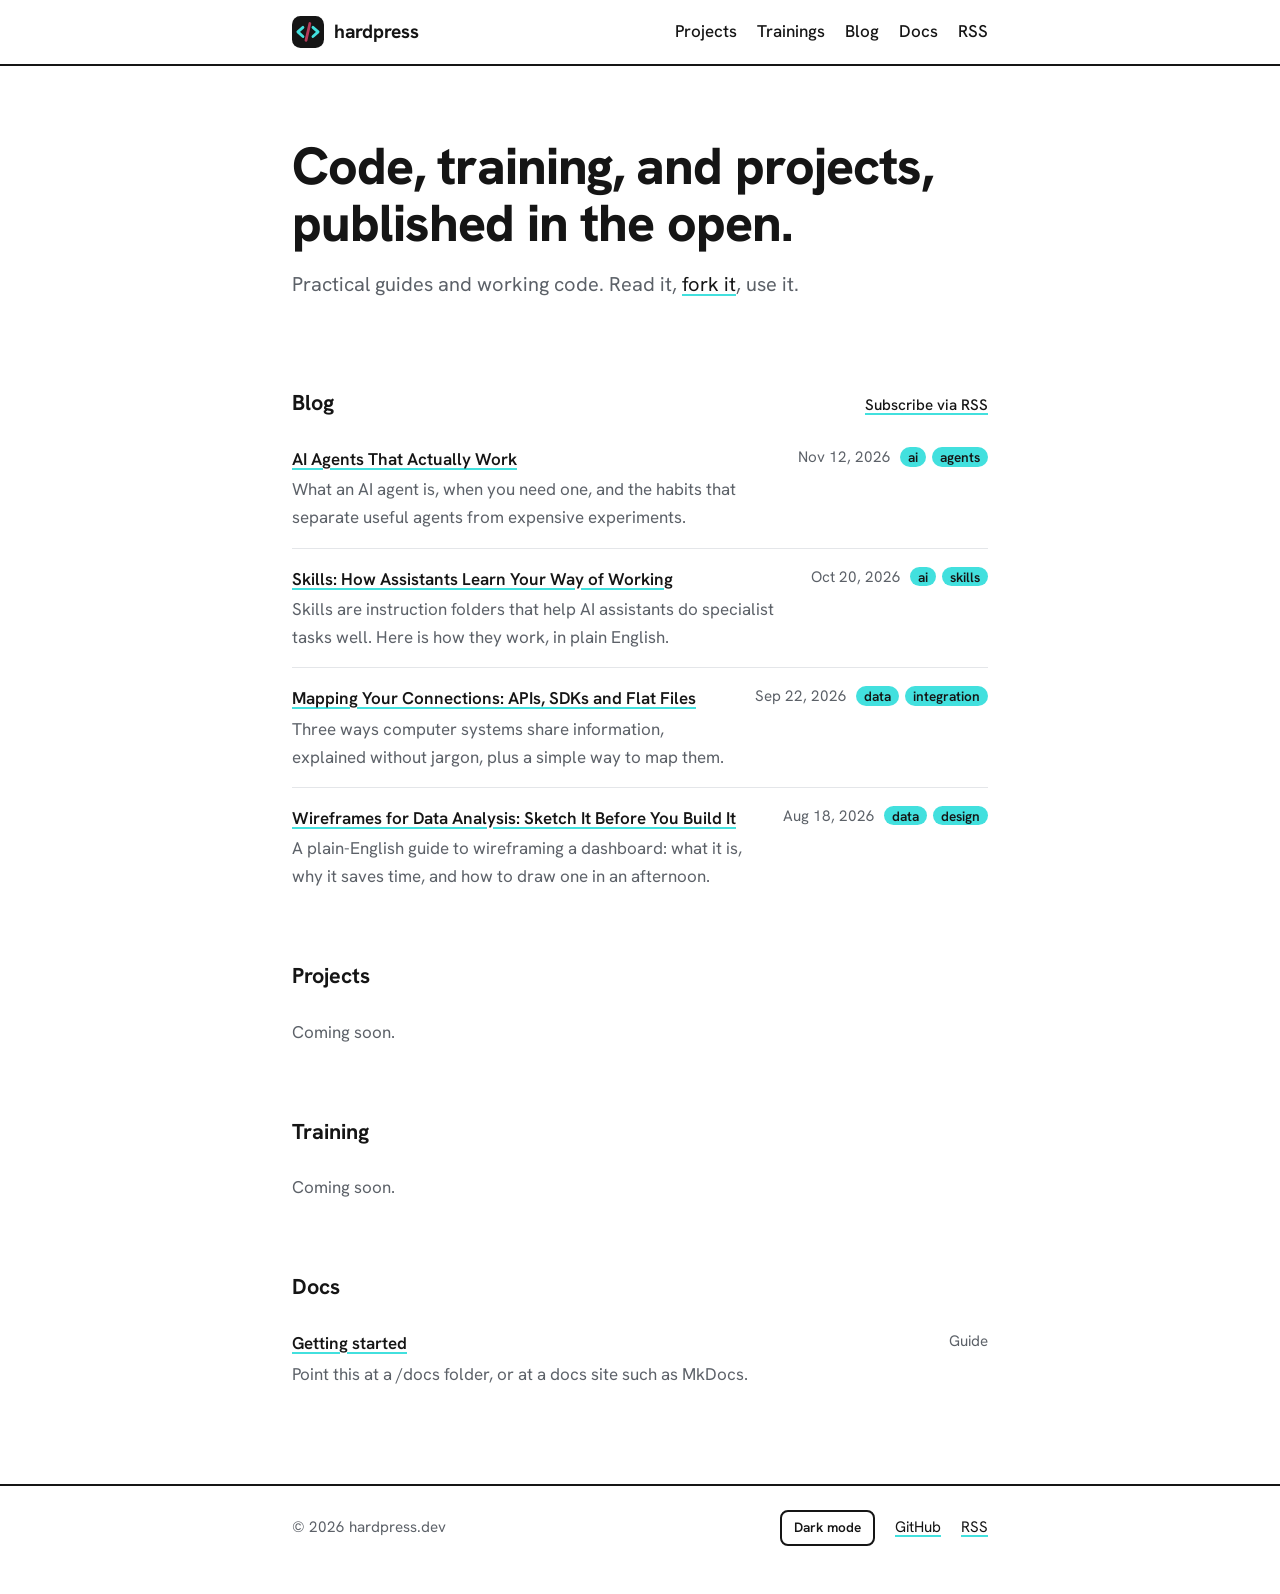
==== index.html @ c9b61d67 "Update index.html" ====
<!doctype html>
<html lang="en"><head>
<meta charset="utf-8">
<meta name="viewport" content="width=device-width,initial-scale=1">
<title>hardpress.dev | Code that enables change.</title>
<meta name="description" content="Practical guides, hands-on training, and open source AI projects from hardpress.dev. Read the docs, follow the blog, and fork the code.">
<link rel="canonical" href="https://hardpress.dev/">
<meta name="robots" content="index,follow,max-image-preview:large">
<meta name="theme-color" content="#ffffff">

<!-- Icons -->
<link rel="icon" href="/images/favicon.ico" sizes="any">
<link rel="icon" type="image/png" sizes="32x32" href="/images/favicon-32x32.png">
<link rel="icon" type="image/svg+xml" href="/images/favicon.svg">
<link rel="apple-touch-icon" sizes="180x180" href="/images/apple-touch-icon.png">
<link rel="manifest" href="/site.webmanifest">

<!-- Open Graph -->
<meta property="og:type" content="website">
<meta property="og:site_name" content="hardpress.dev">
<meta property="og:locale" content="en_US">
<meta property="og:title" content="hardpress.dev | Code that enables change.">
<meta property="og:description" content="Practical guides, hands-on training, and open source AI projects from hardpress.dev. Read the docs, follow the blog, and fork the code.">
<meta property="og:url" content="https://hardpress.dev/">
<meta property="og:image" content="https://hardpress.dev/images/og-image.png">
<meta property="og:image:width" content="1200">
<meta property="og:image:height" content="630">
<meta property="og:image:alt" content="hardpress.dev logo with the tagline: Code, training, and projects, published in the open.">

<!-- Twitter / X -->
<meta name="twitter:card" content="summary_large_image">
<meta name="twitter:title" content="hardpress.dev | Code that enables change.">
<meta name="twitter:description" content="Practical guides, hands-on training, and open source AI projects from hardpress.dev. Read the docs, follow the blog, and fork the code.">
<meta name="twitter:image" content="https://hardpress.dev/images/og-image.png">
<meta name="twitter:image:alt" content="hardpress.dev logo with the tagline: Code, training, and projects, published in the open.">
<!-- <meta name="twitter:site" content="@yourhandle"> -->

<!-- Feed + fonts + styles -->
<link rel="alternate" type="application/rss+xml" title="hardpress.dev" href="/feed.xml">
<link rel="preconnect" href="https://fonts.googleapis.com">
<link rel="preconnect" href="https://fonts.gstatic.com" crossorigin>
<link href="https://fonts.googleapis.com/css2?family=Hanken+Grotesk:wght@400;500;600;700;800&display=swap" rel="stylesheet">
<script>try{if(localStorage.getItem('theme')==='dark')document.documentElement.setAttribute('data-theme','dark')}catch(e){}</script>
<link rel="stylesheet" href="/style.css">

<script type="application/ld+json">
{
  "@context": "https://schema.org",
  "@type": "WebSite",
  "name": "hardpress.dev",
  "url": "https://hardpress.dev/",
  "description": "Practical guides, hands-on training, and open source AI projects from hardpress.dev. Read the docs, follow the blog, and fork the code.",
  "inLanguage": "en",
  "publisher": {
    "@type": "Organization",
    "name": "hardpress.dev",
    "url": "https://hardpress.dev/",
    "logo": "https://hardpress.dev/images/icon-512.png"
  }
}
</script>
</head>
<body><header><div class="wrap"><a class="brand" href="/"><svg viewBox="0 0 64 64" aria-hidden="true"><rect width="64" height="64" rx="17" fill="#151515"/><g fill="none" stroke-linecap="round" stroke-linejoin="round" stroke-width="5.6"><g stroke="#42e0de"><path d="M21.9 22.7 11.7 31.8 21.9 41"/><path d="M41.9 22.7 52.2 31.8 41.9 41"/></g><path stroke="#b53a5a" d="M35.7 15 28 48.8"/></g></svg> hardpress</a><nav aria-label="Main"><a href="/#projects">Projects</a><a href="/#trainings">Trainings</a><a href="/#blog">Blog</a><a href="/#docs">Docs</a><a href="/feed.xml">RSS</a></nav></div></header>
<main class="wrap">
<div class="hero"><h1>Code, training, and projects, published in the open.</h1>
<p class="lede">Practical guides and working code. Read it, <a href="https://github.com/hardpress-dev/main/pulls" target="_blank">fork it</a>, use it.</p></div>

<section id="blog"><h2>Blog <a href="/feed.xml">Subscribe via RSS</a></h2>
<ul class="list">
<li data-tags="ai agents"><span class="title"><a href="/blog/agents-that-work.html">AI Agents That Actually Work</a></span><span class="meta">Nov 12, 2026 <span class="tag">ai</span><span class="tag">agents</span></span><p class="desc">What an AI agent is, when you need one, and the habits that separate useful agents from expensive experiments.</p></li>
<li data-tags="skills"><span class="title"><a href="/blog/how-ai-skills-make-llms-smarter.html">Skills: How Assistants Learn Your Way of Working</a></span><span class="meta">Oct 20, 2026 <span class="tag">ai</span><span class="tag">skills</span></span><p class="desc">Skills are instruction folders that help AI assistants do specialist tasks well. Here is how they work, in plain English.</p></li>
<li data-tags="data integration"><span class="title"><a href="/blog/mapping-connections-apis-sdks-flat-files.html">Mapping Your Connections: APIs, SDKs and Flat Files</a></span><span class="meta">Sep 22, 2026 <span class="tag">data</span><span class="tag">integration</span></span><p class="desc">Three ways computer systems share information, explained without jargon, plus a simple way to map them.</p></li>
<li data-tags="data design"><span class="title"><a href="/blog/wireframe-development-for-data-analysis.html">Wireframes for Data Analysis: Sketch It Before You Build It</a></span><span class="meta">Aug 18, 2026 <span class="tag">data</span><span class="tag">design</span></span><p class="desc">A plain-English guide to wireframing a dashboard: what it is, why it saves time, and how to draw one in an afternoon.</p></li>
</ul></section>

<section id="projects"><h2>Projects</h2>
<ul class="list" data-tag-list="project">
<li><p class="desc">Coming soon.</p></li>
</ul></section>

<section id="training"><h2>Training</h2>
<ul class="list" data-tag-list="training">
<li><p class="desc">Coming soon.</p></li>
</ul></section>

<section id="docs"><h2>Docs</h2>
<ul class="list">
<li><span class="title"><a href="#">Getting started</a></span><span class="meta">Guide</span><p class="desc">Point this at a /docs folder, or at a docs site such as MkDocs.</p></li>
</ul></section>
</main>
<footer><div class="wrap"><span>© 2026 hardpress.dev</span><span class="foot-links"><button class="btn btn-sm theme-toggle" type="button">Dark mode</button><a href="https://github.com/hardpress-dev/main" target="_blank">GitHub</a><a href="/feed.xml">RSS</a></span></div></footer><script>(function(){var src=document.querySelectorAll('#blog [data-tags]');document.querySelectorAll('[data-tag-list]').forEach(function(ul){var t=' '+ul.getAttribute('data-tag-list')+' ',m=[];src.forEach(function(li){if((' '+li.getAttribute('data-tags')+' ').indexOf(t)>-1)m.push(li.cloneNode(true))});if(m.length){ul.innerHTML='';m.forEach(function(li){ul.appendChild(li)})}})})();</script><script src="/site.js" defer></script></body></html>
---- style.css ----
:root{
  color-scheme:light;
  --bg:#fff; --text:#151515; --muted:#5c6168; --line:#e4e6e9; --code-bg:#f6f7f8;
  --cyan:#42e0de; --maroon:#b53a5a; --rule:#151515; --link:#151515; --ink:#151515;
  --font:"Hanken Grotesk",system-ui,-apple-system,"Segoe UI",Roboto,sans-serif;
}
:root[data-theme="dark"]{
  color-scheme:dark;
  --rule:#ffffff; --bg:#121212; --text:#f2f2f2; --muted:#a3a8ae; --line:#2c2e31; --code-bg:#1e1e1e;
  --link:#42e0de;
}
*{box-sizing:border-box}
html{scroll-behavior:smooth}
body{margin:0;background:var(--bg);color:var(--text);font:1.0625rem/1.65 var(--font);-webkit-font-smoothing:antialiased}
.wrap{max-width:46rem;margin:0 auto;padding:0 1.25rem}
a{color:var(--link);text-decoration:underline;text-decoration-color:var(--cyan);text-decoration-thickness:2px;text-underline-offset:3px}
a:hover{background:var(--cyan);color:var(--ink);text-decoration-color:transparent}
a:focus-visible,.btn:focus-visible{outline:3px solid var(--text);outline-offset:2px}
header{border-bottom:2px solid var(--rule)}
header .wrap{display:flex;align-items:center;justify-content:space-between;gap:1rem;flex-wrap:wrap;padding-top:1rem;padding-bottom:1rem}
.brand{display:flex;align-items:center;gap:.6rem;font-weight:700;font-size:1.2rem;color:var(--text);text-decoration:none}
.brand:hover{background:none;color:var(--text)}
.brand svg{width:2rem;height:2rem}
nav{display:flex;gap:1.25rem;flex-wrap:wrap}
nav a{color:var(--text);font-weight:500;text-decoration:none;border-bottom:2px solid transparent}
nav a:hover{background:none;color:var(--text);border-bottom-color:var(--cyan)}
nav a[aria-current]{border-bottom-color:var(--cyan)}
.hero{padding:4.5rem 0 3rem}
h1{font-size:clamp(2.1rem,6vw,3.25rem);line-height:1.1;letter-spacing:-.02em;margin:0 0 1rem;font-weight:800}
.lede{font-size:1.25rem;color:var(--muted);max-width:34rem;margin:0}
section{padding:2.25rem 0 1rem}
h2{font-size:1.35rem;margin:0 0 .5rem;display:flex;align-items:baseline;justify-content:space-between;gap:1rem;font-weight:700}
h2 a{font-size:.95rem;font-weight:500}
ul.list{list-style:none;margin:0;padding:0}
.list li{display:grid;grid-template-columns:1fr auto;gap:.15rem 1.5rem;padding:1rem 0;border-bottom:1px solid var(--line)}
.list li:last-child{border-bottom:0}
.list .title{font-weight:600}
.list .desc{grid-column:1;color:var(--muted);margin:0}
.list .meta{grid-column:2;grid-row:1;color:var(--muted);font-size:.95rem;white-space:nowrap}
.tag{background:var(--cyan);color:var(--ink);padding:.05rem .5rem;border-radius:99px;font-size:.85rem;font-weight:600}
footer{margin-top:4rem;border-top:2px solid var(--rule);padding:1.5rem 0 3rem;color:var(--muted);font-size:.95rem}
footer .wrap{display:flex;justify-content:space-between;align-items:center;gap:1rem;flex-wrap:wrap}
.foot-links{display:flex;align-items:center;gap:1.25rem;flex-wrap:wrap}
/* post pages */
article{padding:3rem 0}
article h1{font-size:clamp(1.9rem,5vw,2.6rem)}
article .meta{color:var(--muted);margin:0 0 2rem}
article p,article li{max-width:40rem}
article pre{background:var(--code-bg);border:1px solid var(--line);border-left:4px solid var(--cyan);padding:1rem;overflow-x:auto;font-size:.95rem}
article code{background:var(--code-bg);padding:.1rem .3rem;border-radius:3px}
article pre code{background:none;padding:0}
/* buttons */
.btn{font:inherit;font-weight:600;font-size:.95rem;color:var(--text);background:var(--bg);border:2px solid var(--link);border-radius:8px;padding:.45rem .9rem;cursor:pointer}
.btn:hover{background:var(--cyan);border-color:var(--cyan);color:var(--ink)}
.btn[data-done]{background:var(--cyan);border-color:var(--cyan);color:var(--ink)}
.btn-sm{font-size:.85rem;padding:.3rem .75rem}
.share{display:flex;align-items:center;gap:.75rem;flex-wrap:wrap;margin-top:2.5rem;padding-top:1.25rem;border-top:2px solid var(--maroon)}
.share-status{color:var(--muted);font-size:.95rem}
.code{position:relative;margin:1.25rem 0}
.code pre{margin:0;padding-right:3.5rem}
.copy-code{position:absolute;top:.5rem;right:.5rem;font-size:.8rem;padding:.35rem;line-height:0;border-radius:6px}
.copy-code svg{display:block;width:1rem;height:1rem}
/* additions: tag spacing, post headings/lists, responsive video embeds */
.list .meta .tag{margin-left:.35rem}
article h2{margin:2.25rem 0 .5rem;display:block}
article ul{padding-left:1.25rem}
.video{position:relative;width:100%;aspect-ratio:16/9;margin:1.5rem 0;border-radius:8px;overflow:hidden}
.video iframe{position:absolute;top:0;left:0;width:100%;height:100%;border:0}
@media (max-width:30rem){.list li{grid-template-columns:1fr}.list .meta{grid-column:1;grid-row:auto}}
@media (prefers-reduced-motion:reduce){html{scroll-behavior:auto}}
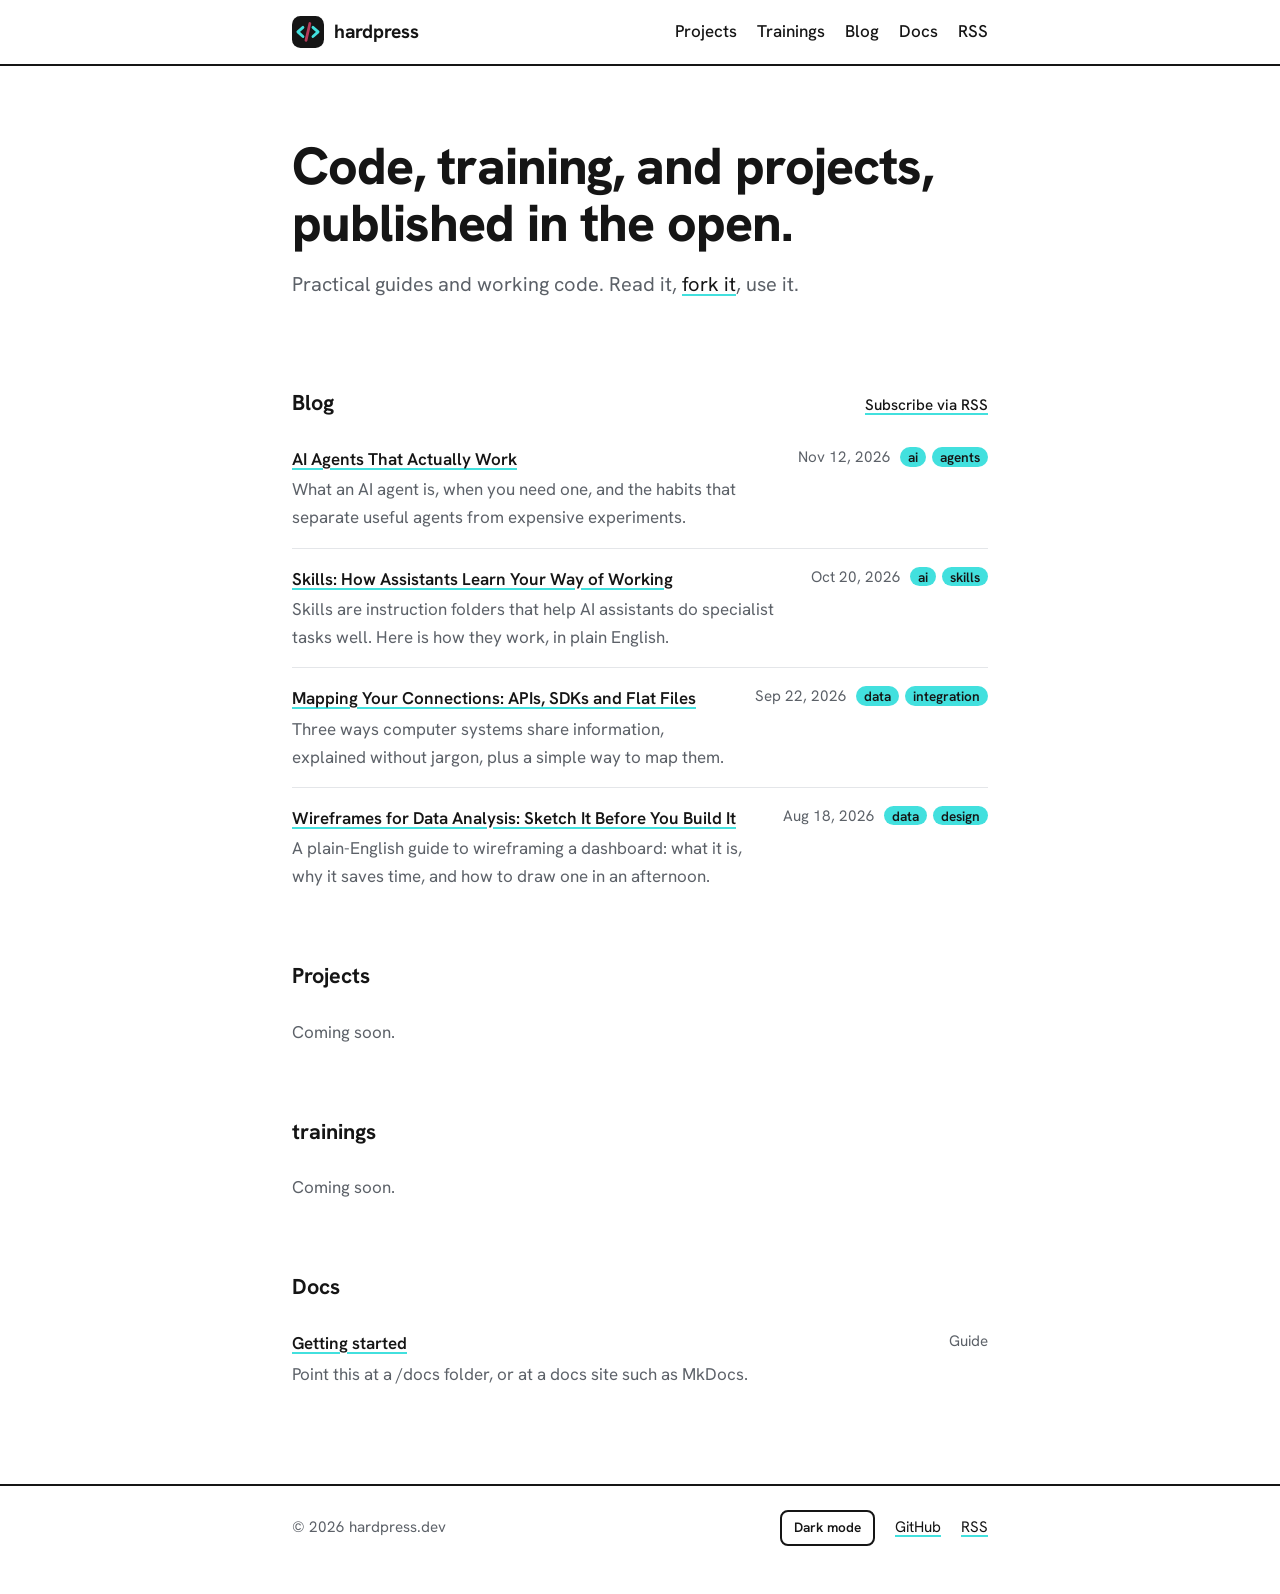
==== commit 6f4c6f00: "Update index.html" ====
--- a/index.html
+++ b/index.html
@@ -25,14 +25,14 @@
 <meta property="og:image" content="https://hardpress.dev/images/og-image.png">
 <meta property="og:image:width" content="1200">
 <meta property="og:image:height" content="630">
-<meta property="og:image:alt" content="hardpress.dev logo with the tagline: Code, training, and projects, published in the open.">
+<meta property="og:image:alt" content="hardpress.dev logo with the tagline: Code, trainings, and projects, published in the open.">
 
 <!-- Twitter / X -->
 <meta name="twitter:card" content="summary_large_image">
 <meta name="twitter:title" content="hardpress.dev | Code that enables change.">
 <meta name="twitter:description" content="Practical guides, hands-on training, and open source AI projects from hardpress.dev. Read the docs, follow the blog, and fork the code.">
 <meta name="twitter:image" content="https://hardpress.dev/images/og-image.png">
-<meta name="twitter:image:alt" content="hardpress.dev logo with the tagline: Code, training, and projects, published in the open.">
+<meta name="twitter:image:alt" content="hardpress.dev logo with the tagline: Code, trainings, and projects, published in the open.">
 <!-- <meta name="twitter:site" content="@yourhandle"> -->
 
 <!-- Feed + fonts + styles -->
@@ -78,8 +78,8 @@
 <li><p class="desc">Coming soon.</p></li>
 </ul></section>
 
-<section id="training"><h2>Training</h2>
-<ul class="list" data-tag-list="training">
+<section id="trainings"><h2>trainings</h2>
+<ul class="list" data-tag-list="trainings">
 <li><p class="desc">Coming soon.</p></li>
 </ul></section>
 
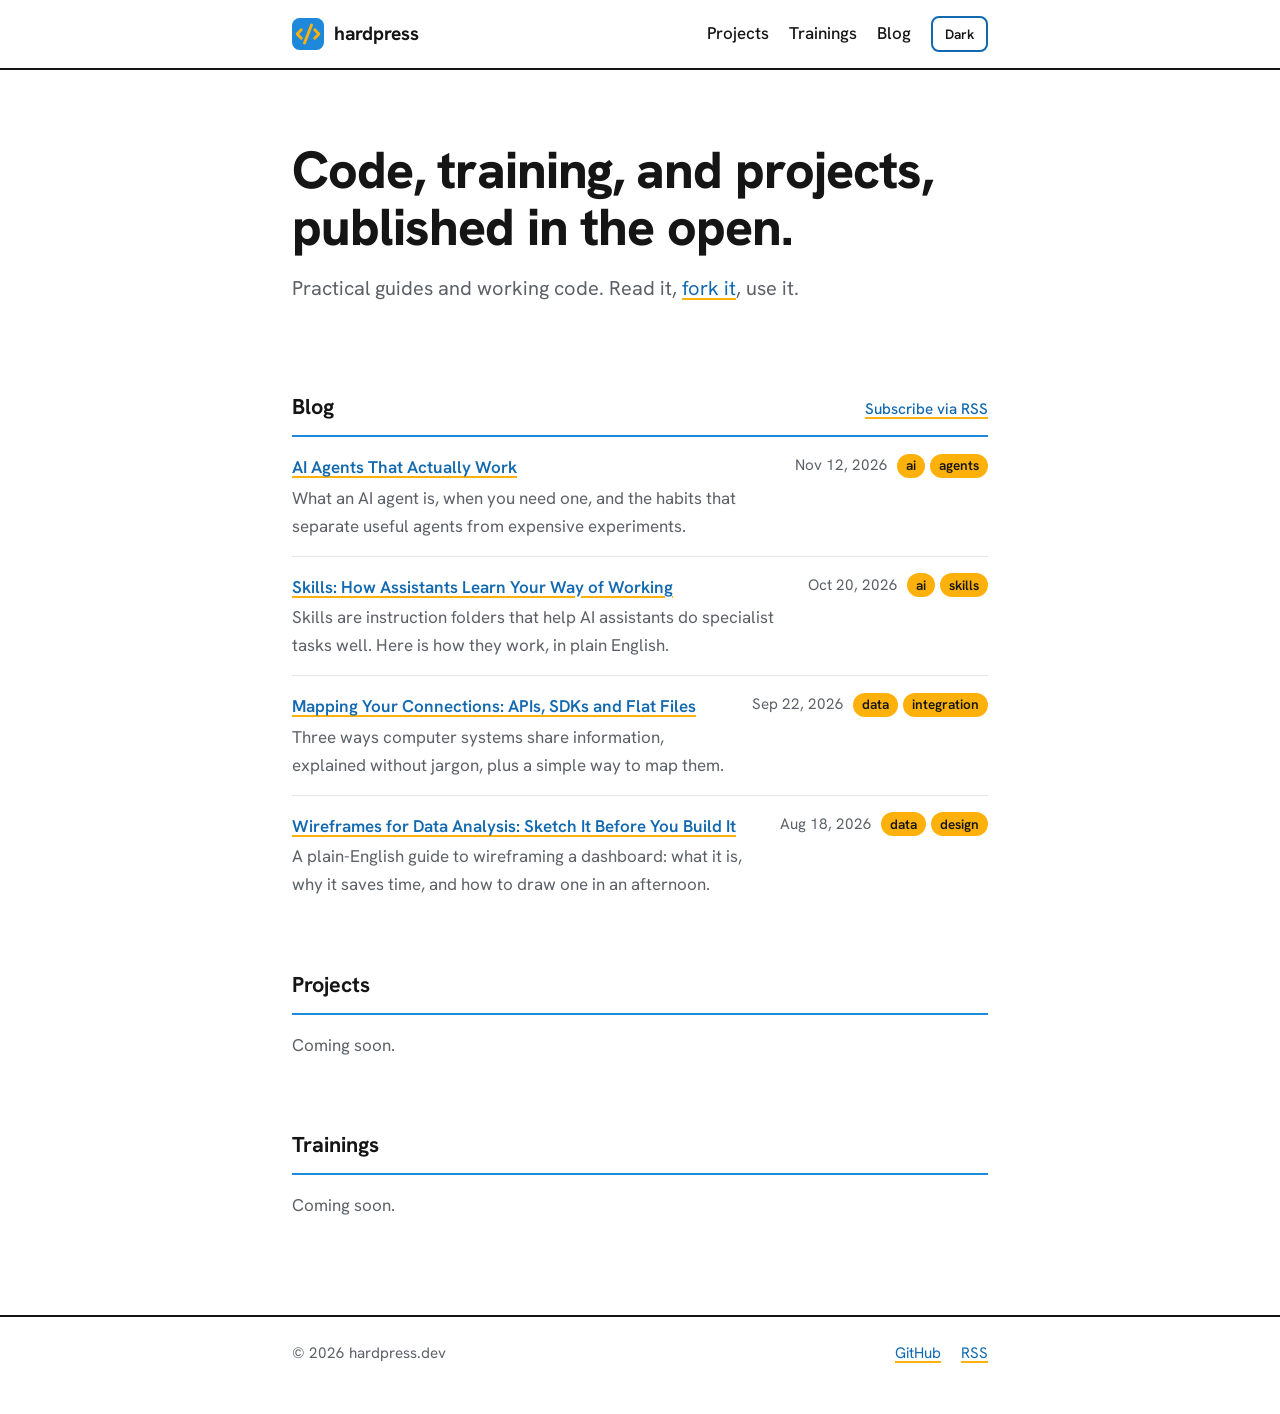
==== commit 907a6cda: "change" ====
--- a/index.html
+++ b/index.html
@@ -33,7 +33,6 @@
 <meta name="twitter:description" content="Practical guides, hands-on training, and open source AI projects from hardpress.dev. Read the docs, follow the blog, and fork the code.">
 <meta name="twitter:image" content="https://hardpress.dev/images/og-image.png">
 <meta name="twitter:image:alt" content="hardpress.dev logo with the tagline: Code, trainings, and projects, published in the open.">
-<!-- <meta name="twitter:site" content="@yourhandle"> -->
 
 <!-- Feed + fonts + styles -->
 <link rel="alternate" type="application/rss+xml" title="hardpress.dev" href="/feed.xml">
@@ -60,10 +59,10 @@
 }
 </script>
 </head>
-<body><header><div class="wrap"><a class="brand" href="/"><svg viewBox="0 0 64 64" aria-hidden="true"><rect width="64" height="64" rx="17" fill="#151515"/><g fill="none" stroke-linecap="round" stroke-linejoin="round" stroke-width="5.6"><g stroke="#42e0de"><path d="M21.9 22.7 11.7 31.8 21.9 41"/><path d="M41.9 22.7 52.2 31.8 41.9 41"/></g><path stroke="#b53a5a" d="M35.7 15 28 48.8"/></g></svg> hardpress</a><nav aria-label="Main"><a href="/#projects">Projects</a><a href="/#trainings">Trainings</a><a href="/#blog">Blog</a><a href="/#docs">Docs</a><a href="/feed.xml">RSS</a></nav></div></header>
+<body><header><div class="wrap"><a class="brand" href="/"><svg viewBox="0 0 100 100" aria-hidden="true"><rect width="100" height="100" rx="24" fill="#1e88db"/><g fill="none" stroke="#fdb10a" stroke-width="9" stroke-linecap="round" stroke-linejoin="round"><polyline points="29,37 16,50 29,63"/><line x1="61" y1="22" x2="39" y2="78"/><polyline points="71,37 84,50 71,63"/></g></svg> hardpress</a><nav aria-label="Main"><a href="/#projects">Projects</a><a href="/#trainings">Trainings</a><a href="/#blog">Blog</a><button class="btn btn-sm theme-toggle" type="button">Dark</button></nav></div></header>
 <main class="wrap">
 <div class="hero"><h1>Code, training, and projects, published in the open.</h1>
-<p class="lede">Practical guides and working code. Read it, <a href="https://github.com/hardpress-dev/main/pulls" target="_blank">fork it</a>, use it.</p></div>
+<p class="lede">Practical guides and working code. Read it, <a href="https://github.com/hardpress-dev/main/pulls" target="_blank" rel="noopener">fork it</a>, use it.</p></div>
 
 <section id="blog"><h2>Blog <a href="/feed.xml">Subscribe via RSS</a></h2>
 <ul class="list">
@@ -78,14 +77,16 @@
 <li><p class="desc">Coming soon.</p></li>
 </ul></section>
 
-<section id="trainings"><h2>trainings</h2>
+<section id="trainings"><h2>Trainings</h2>
 <ul class="list" data-tag-list="trainings">
 <li><p class="desc">Coming soon.</p></li>
 </ul></section>
 
+<!--
 <section id="docs"><h2>Docs</h2>
 <ul class="list">
 <li><span class="title"><a href="#">Getting started</a></span><span class="meta">Guide</span><p class="desc">Point this at a /docs folder, or at a docs site such as MkDocs.</p></li>
 </ul></section>
+-->
 </main>
-<footer><div class="wrap"><span>© 2026 hardpress.dev</span><span class="foot-links"><button class="btn btn-sm theme-toggle" type="button">Dark mode</button><a href="https://github.com/hardpress-dev/main" target="_blank">GitHub</a><a href="/feed.xml">RSS</a></span></div></footer><script>(function(){var src=document.querySelectorAll('#blog [data-tags]');document.querySelectorAll('[data-tag-list]').forEach(function(ul){var t=' '+ul.getAttribute('data-tag-list')+' ',m=[];src.forEach(function(li){if((' '+li.getAttribute('data-tags')+' ').indexOf(t)>-1)m.push(li.cloneNode(true))});if(m.length){ul.innerHTML='';m.forEach(function(li){ul.appendChild(li)})}})})();</script><script src="/site.js" defer></script></body></html>
+<footer><div class="wrap"><span>© 2026 hardpress.dev</span><span class="foot-links"><a href="https://github.com/hardpress-dev/main" target="_blank" rel="noopener">GitHub</a><a href="/feed.xml">RSS</a></span></div></footer><script>(function(){var src=document.querySelectorAll('#blog [data-tags]');document.querySelectorAll('[data-tag-list]').forEach(function(ul){var t=' '+ul.getAttribute('data-tag-list')+' ',m=[];src.forEach(function(li){if((' '+li.getAttribute('data-tags')+' ').indexOf(t)>-1)m.push(li.cloneNode(true))});if(m.length){ul.innerHTML='';m.forEach(function(li){ul.appendChild(li)})}})})();</script><script src="/site.js" defer></script></body></html>
--- a/style.css
+++ b/style.css
@@ -1,43 +1,43 @@
 :root{
   color-scheme:light;
-  --bg:#fff; --text:#151515; --muted:#5c6168; --line:#e4e6e9; --code-bg:#f6f7f8;
-  --cyan:#42e0de; --maroon:#b53a5a; --rule:#151515; --link:#151515; --ink:#151515;
+  --bg:#ffffff; --text:#151515; --muted:#5c6168; --line:#e4e6e9; --code-bg:#f6f7f8;
+  --blue:#1e88db; --yellow:#fdb10a; --link:#1269b0; --rule:#151515; --ink:#151515;
   --font:"Hanken Grotesk",system-ui,-apple-system,"Segoe UI",Roboto,sans-serif;
 }
 :root[data-theme="dark"]{
   color-scheme:dark;
   --rule:#ffffff; --bg:#121212; --text:#f2f2f2; --muted:#a3a8ae; --line:#2c2e31; --code-bg:#1e1e1e;
-  --link:#42e0de;
+  --blue:#3ca0f0; --yellow:#fdb10a; --link:#62b5f8; --ink:#151515;
 }
 *{box-sizing:border-box}
 html{scroll-behavior:smooth}
 body{margin:0;background:var(--bg);color:var(--text);font:1.0625rem/1.65 var(--font);-webkit-font-smoothing:antialiased}
 .wrap{max-width:46rem;margin:0 auto;padding:0 1.25rem}
-a{color:var(--link);text-decoration:underline;text-decoration-color:var(--cyan);text-decoration-thickness:2px;text-underline-offset:3px}
-a:hover{background:var(--cyan);color:var(--ink);text-decoration-color:transparent}
+a{color:var(--link);text-decoration:underline;text-decoration-color:var(--yellow);text-decoration-thickness:2px;text-underline-offset:3px;transition:background-color .15s ease,color .15s ease}
+a:hover{background:var(--yellow);color:var(--ink);text-decoration-color:transparent}
 a:focus-visible,.btn:focus-visible{outline:3px solid var(--text);outline-offset:2px}
 header{border-bottom:2px solid var(--rule)}
 header .wrap{display:flex;align-items:center;justify-content:space-between;gap:1rem;flex-wrap:wrap;padding-top:1rem;padding-bottom:1rem}
 .brand{display:flex;align-items:center;gap:.6rem;font-weight:700;font-size:1.2rem;color:var(--text);text-decoration:none}
 .brand:hover{background:none;color:var(--text)}
-.brand svg{width:2rem;height:2rem}
-nav{display:flex;gap:1.25rem;flex-wrap:wrap}
+.brand svg{width:2rem;height:2rem;flex-shrink:0}
+nav{display:flex;align-items:center;gap:1.25rem;flex-wrap:wrap}
 nav a{color:var(--text);font-weight:500;text-decoration:none;border-bottom:2px solid transparent}
-nav a:hover{background:none;color:var(--text);border-bottom-color:var(--cyan)}
-nav a[aria-current]{border-bottom-color:var(--cyan)}
+nav a:hover{background:none;color:var(--text);border-bottom-color:var(--yellow)}
+nav a[aria-current]{border-bottom-color:var(--yellow)}
 .hero{padding:4.5rem 0 3rem}
 h1{font-size:clamp(2.1rem,6vw,3.25rem);line-height:1.1;letter-spacing:-.02em;margin:0 0 1rem;font-weight:800}
 .lede{font-size:1.25rem;color:var(--muted);max-width:34rem;margin:0}
 section{padding:2.25rem 0 1rem}
-h2{font-size:1.35rem;margin:0 0 .5rem;display:flex;align-items:baseline;justify-content:space-between;gap:1rem;font-weight:700}
+h2{font-size:1.35rem;margin:0 0 .65rem;display:flex;align-items:baseline;justify-content:space-between;gap:1rem;font-weight:700}
 h2 a{font-size:.95rem;font-weight:500}
-ul.list{list-style:none;margin:0;padding:0}
+ul.list{list-style:none;margin:0;padding:0;border-top:2px solid var(--blue)}
 .list li{display:grid;grid-template-columns:1fr auto;gap:.15rem 1.5rem;padding:1rem 0;border-bottom:1px solid var(--line)}
 .list li:last-child{border-bottom:0}
 .list .title{font-weight:600}
 .list .desc{grid-column:1;color:var(--muted);margin:0}
 .list .meta{grid-column:2;grid-row:1;color:var(--muted);font-size:.95rem;white-space:nowrap}
-.tag{background:var(--cyan);color:var(--ink);padding:.05rem .5rem;border-radius:99px;font-size:.85rem;font-weight:600}
+.tag{background:var(--yellow);color:var(--ink);padding:.05rem .55rem;border-radius:99px;font-size:.85rem;font-weight:600;display:inline-block}
 footer{margin-top:4rem;border-top:2px solid var(--rule);padding:1.5rem 0 3rem;color:var(--muted);font-size:.95rem}
 footer .wrap{display:flex;justify-content:space-between;align-items:center;gap:1rem;flex-wrap:wrap}
 .foot-links{display:flex;align-items:center;gap:1.25rem;flex-wrap:wrap}
@@ -46,15 +46,15 @@
 article h1{font-size:clamp(1.9rem,5vw,2.6rem)}
 article .meta{color:var(--muted);margin:0 0 2rem}
 article p,article li{max-width:40rem}
-article pre{background:var(--code-bg);border:1px solid var(--line);border-left:4px solid var(--cyan);padding:1rem;overflow-x:auto;font-size:.95rem}
+article pre{background:var(--code-bg);border:1px solid var(--line);border-left:4px solid var(--blue);padding:1rem;overflow-x:auto;font-size:.95rem;border-radius:0 6px 6px 0}
 article code{background:var(--code-bg);padding:.1rem .3rem;border-radius:3px}
 article pre code{background:none;padding:0}
 /* buttons */
-.btn{font:inherit;font-weight:600;font-size:.95rem;color:var(--text);background:var(--bg);border:2px solid var(--link);border-radius:8px;padding:.45rem .9rem;cursor:pointer}
-.btn:hover{background:var(--cyan);border-color:var(--cyan);color:var(--ink)}
-.btn[data-done]{background:var(--cyan);border-color:var(--cyan);color:var(--ink)}
+.btn{font:inherit;font-weight:600;font-size:.95rem;color:var(--text);background:var(--bg);border:2px solid var(--link);border-radius:8px;padding:.45rem .9rem;cursor:pointer;transition:background-color .15s ease,border-color .15s ease,color .15s ease}
+.btn:hover{background:var(--yellow);border-color:var(--yellow);color:var(--ink)}
+.btn[data-done]{background:var(--yellow);border-color:var(--yellow);color:var(--ink)}
 .btn-sm{font-size:.85rem;padding:.3rem .75rem}
-.share{display:flex;align-items:center;gap:.75rem;flex-wrap:wrap;margin-top:2.5rem;padding-top:1.25rem;border-top:2px solid var(--maroon)}
+.share{display:flex;align-items:center;gap:.75rem;flex-wrap:wrap;margin-top:2.5rem;padding-top:1.25rem;border-top:2px solid var(--blue)}
 .share-status{color:var(--muted);font-size:.95rem}
 .code{position:relative;margin:1.25rem 0}
 .code pre{margin:0;padding-right:3.5rem}
@@ -67,4 +67,4 @@
 .video{position:relative;width:100%;aspect-ratio:16/9;margin:1.5rem 0;border-radius:8px;overflow:hidden}
 .video iframe{position:absolute;top:0;left:0;width:100%;height:100%;border:0}
 @media (max-width:30rem){.list li{grid-template-columns:1fr}.list .meta{grid-column:1;grid-row:auto}}
-@media (prefers-reduced-motion:reduce){html{scroll-behavior:auto}}
+@media (prefers-reduced-motion:reduce){html{scroll-behavior:auto}a,.btn{transition:none}}
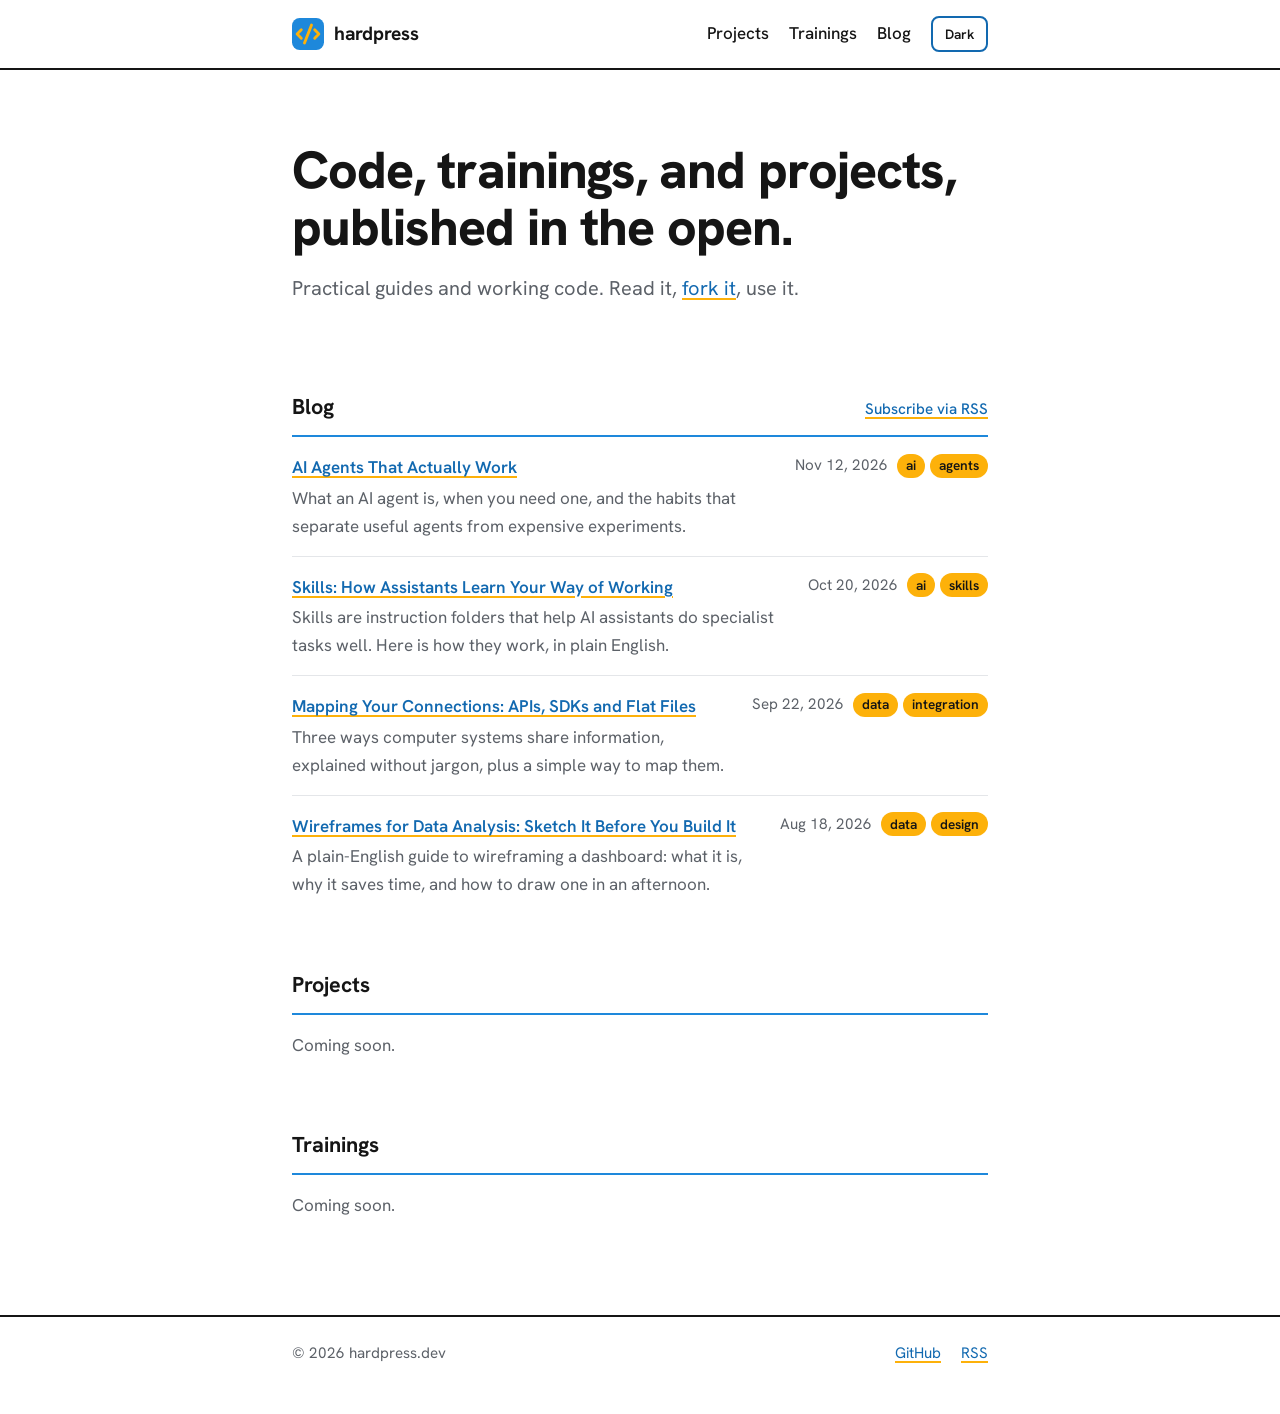
==== commit 7064a441: "Update hero section text for consistency" ====
--- a/index.html
+++ b/index.html
@@ -61,7 +61,7 @@
 </head>
 <body><header><div class="wrap"><a class="brand" href="/"><svg viewBox="0 0 100 100" aria-hidden="true"><rect width="100" height="100" rx="24" fill="#1e88db"/><g fill="none" stroke="#fdb10a" stroke-width="9" stroke-linecap="round" stroke-linejoin="round"><polyline points="29,37 16,50 29,63"/><line x1="61" y1="22" x2="39" y2="78"/><polyline points="71,37 84,50 71,63"/></g></svg> hardpress</a><nav aria-label="Main"><a href="/#projects">Projects</a><a href="/#trainings">Trainings</a><a href="/#blog">Blog</a><button class="btn btn-sm theme-toggle" type="button">Dark</button></nav></div></header>
 <main class="wrap">
-<div class="hero"><h1>Code, training, and projects, published in the open.</h1>
+<div class="hero"><h1>Code, trainings, and projects, published in the open.</h1>
 <p class="lede">Practical guides and working code. Read it, <a href="https://github.com/hardpress-dev/main/pulls" target="_blank" rel="noopener">fork it</a>, use it.</p></div>
 
 <section id="blog"><h2>Blog <a href="/feed.xml">Subscribe via RSS</a></h2>
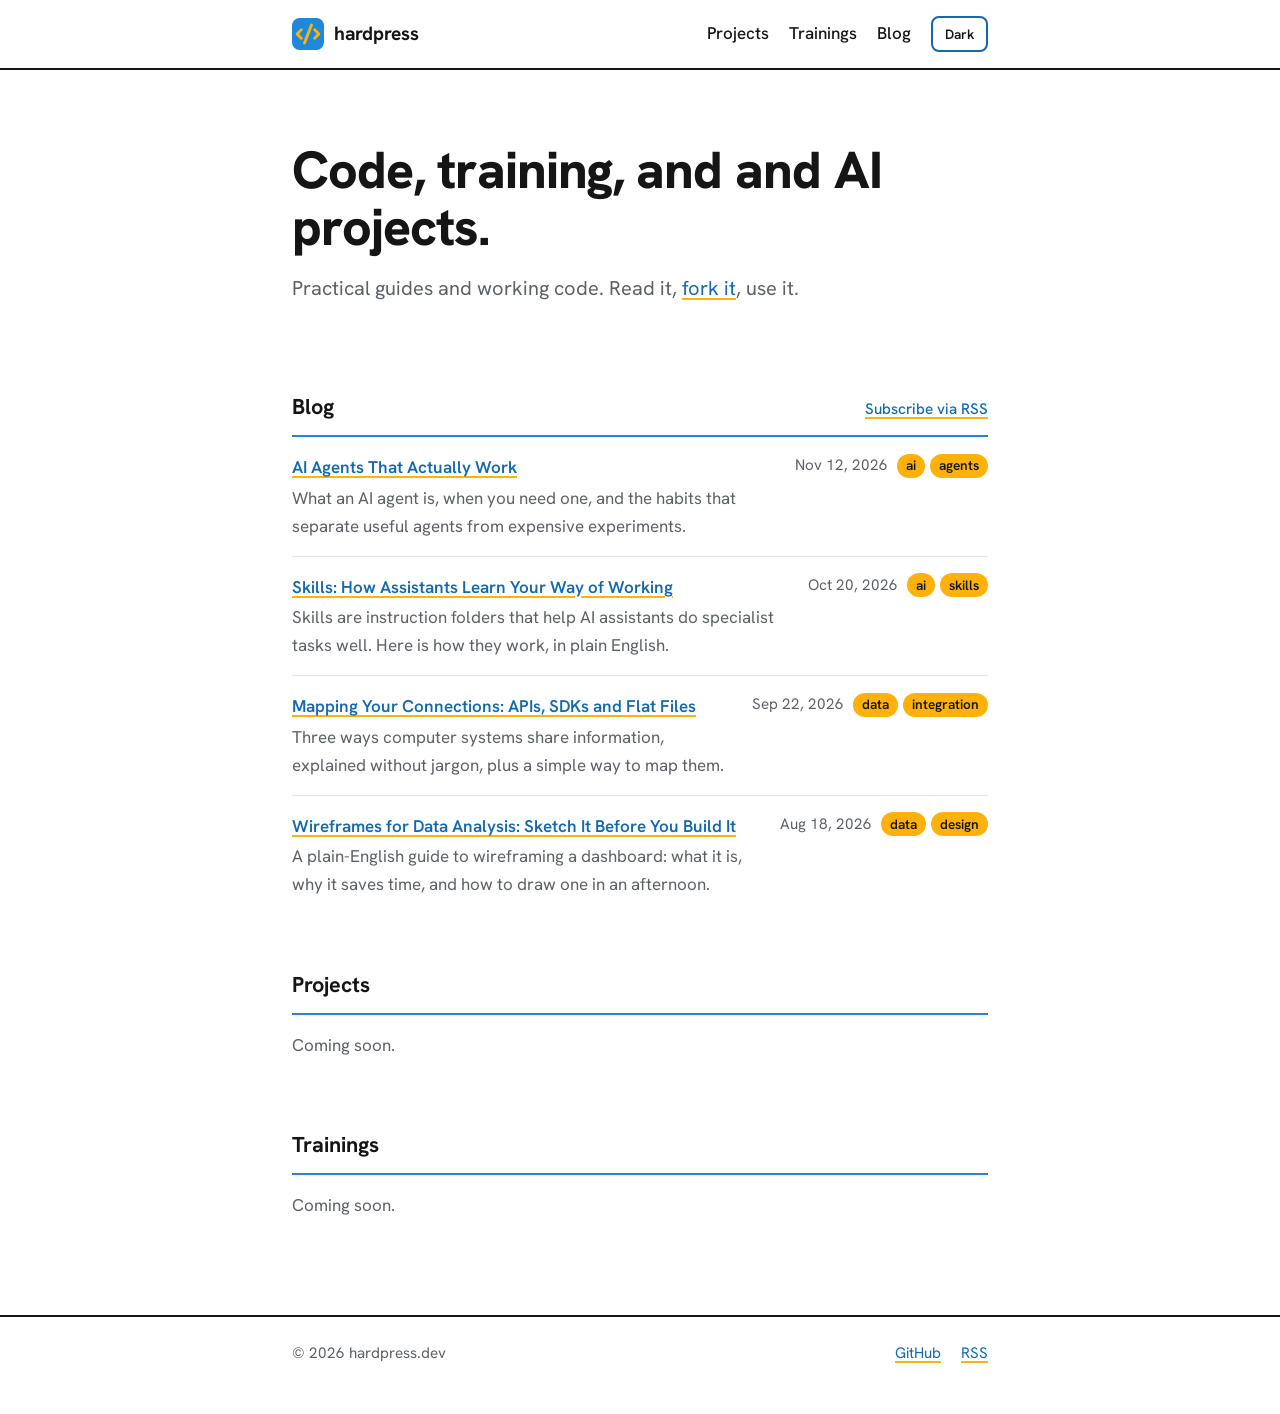
==== commit 255cd39f: "Update hero section text in index.html" ====
--- a/index.html
+++ b/index.html
@@ -61,7 +61,7 @@
 </head>
 <body><header><div class="wrap"><a class="brand" href="/"><svg viewBox="0 0 100 100" aria-hidden="true"><rect width="100" height="100" rx="24" fill="#1e88db"/><g fill="none" stroke="#fdb10a" stroke-width="9" stroke-linecap="round" stroke-linejoin="round"><polyline points="29,37 16,50 29,63"/><line x1="61" y1="22" x2="39" y2="78"/><polyline points="71,37 84,50 71,63"/></g></svg> hardpress</a><nav aria-label="Main"><a href="/#projects">Projects</a><a href="/#trainings">Trainings</a><a href="/#blog">Blog</a><button class="btn btn-sm theme-toggle" type="button">Dark</button></nav></div></header>
 <main class="wrap">
-<div class="hero"><h1>Code, trainings, and projects, published in the open.</h1>
+<div class="hero"><h1>Code, training, and and AI projects.</h1>
 <p class="lede">Practical guides and working code. Read it, <a href="https://github.com/hardpress-dev/main/pulls" target="_blank" rel="noopener">fork it</a>, use it.</p></div>
 
 <section id="blog"><h2>Blog <a href="/feed.xml">Subscribe via RSS</a></h2>
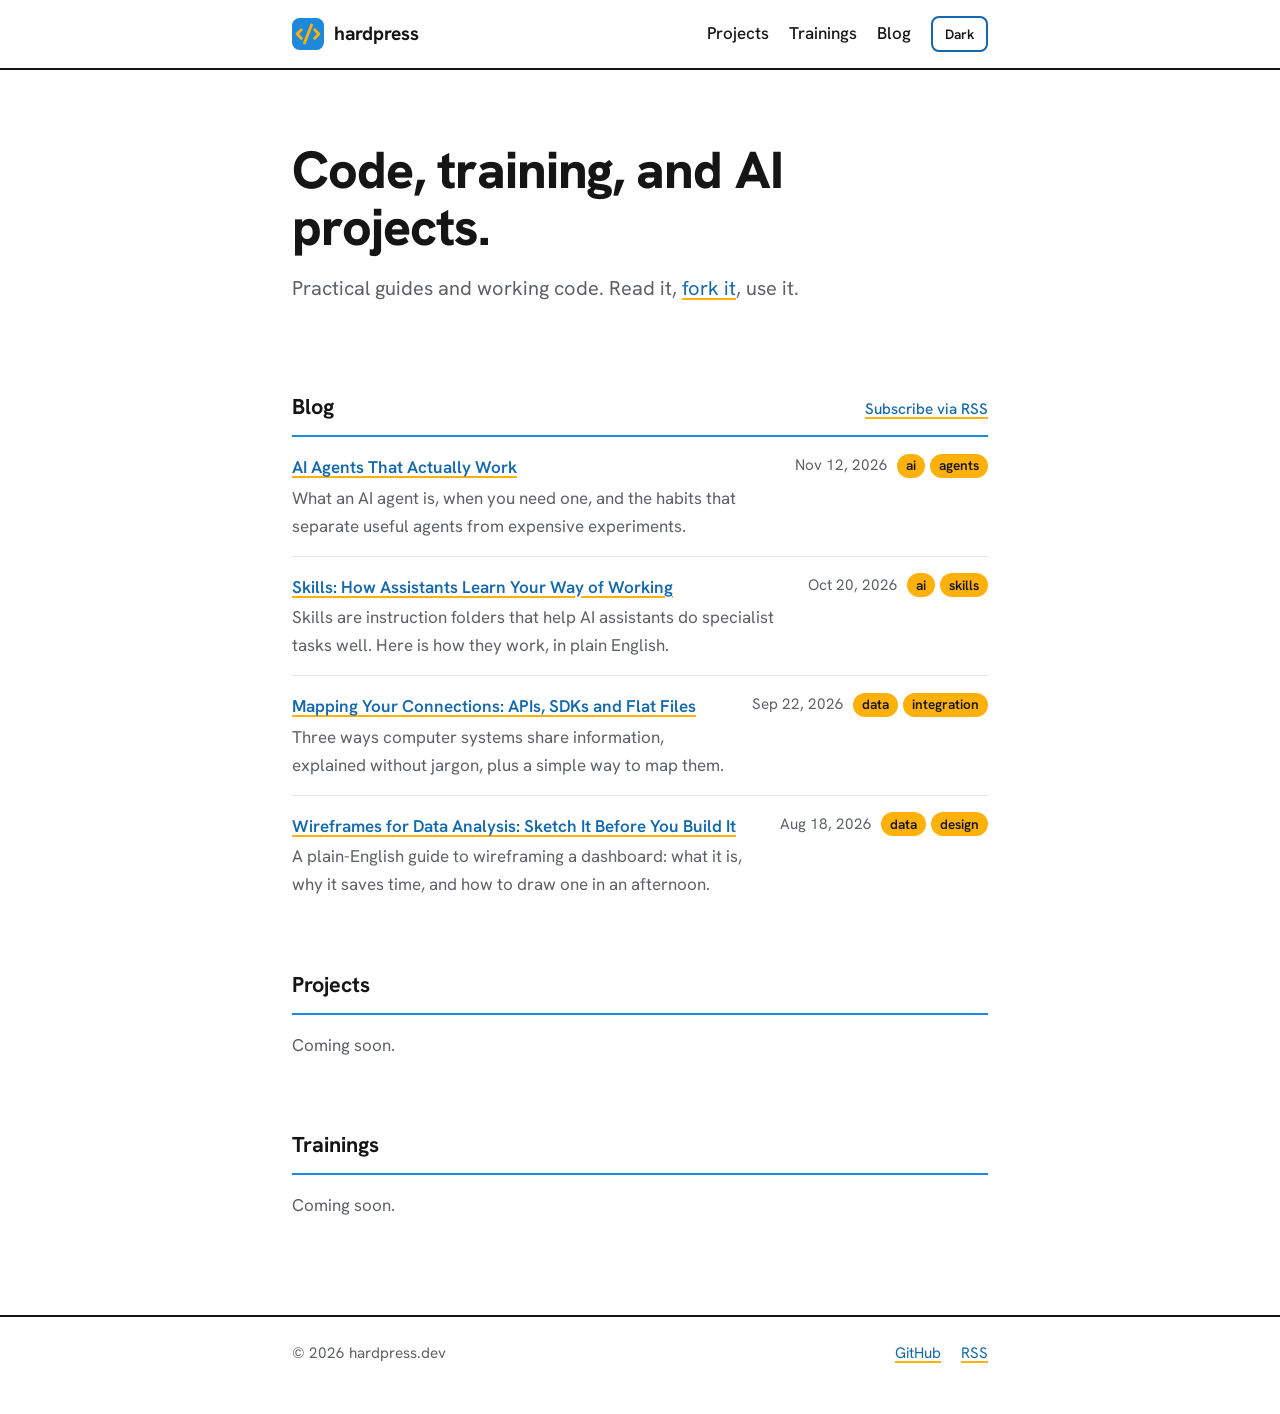
==== commit 15a21087: "Update index.html" ====
--- a/index.html
+++ b/index.html
@@ -61,7 +61,7 @@
 </head>
 <body><header><div class="wrap"><a class="brand" href="/"><svg viewBox="0 0 100 100" aria-hidden="true"><rect width="100" height="100" rx="24" fill="#1e88db"/><g fill="none" stroke="#fdb10a" stroke-width="9" stroke-linecap="round" stroke-linejoin="round"><polyline points="29,37 16,50 29,63"/><line x1="61" y1="22" x2="39" y2="78"/><polyline points="71,37 84,50 71,63"/></g></svg> hardpress</a><nav aria-label="Main"><a href="/#projects">Projects</a><a href="/#trainings">Trainings</a><a href="/#blog">Blog</a><button class="btn btn-sm theme-toggle" type="button">Dark</button></nav></div></header>
 <main class="wrap">
-<div class="hero"><h1>Code, training, and and AI projects.</h1>
+<div class="hero"><h1>Code, training, and AI projects.</h1>
 <p class="lede">Practical guides and working code. Read it, <a href="https://github.com/hardpress-dev/main/pulls" target="_blank" rel="noopener">fork it</a>, use it.</p></div>
 
 <section id="blog"><h2>Blog <a href="/feed.xml">Subscribe via RSS</a></h2>
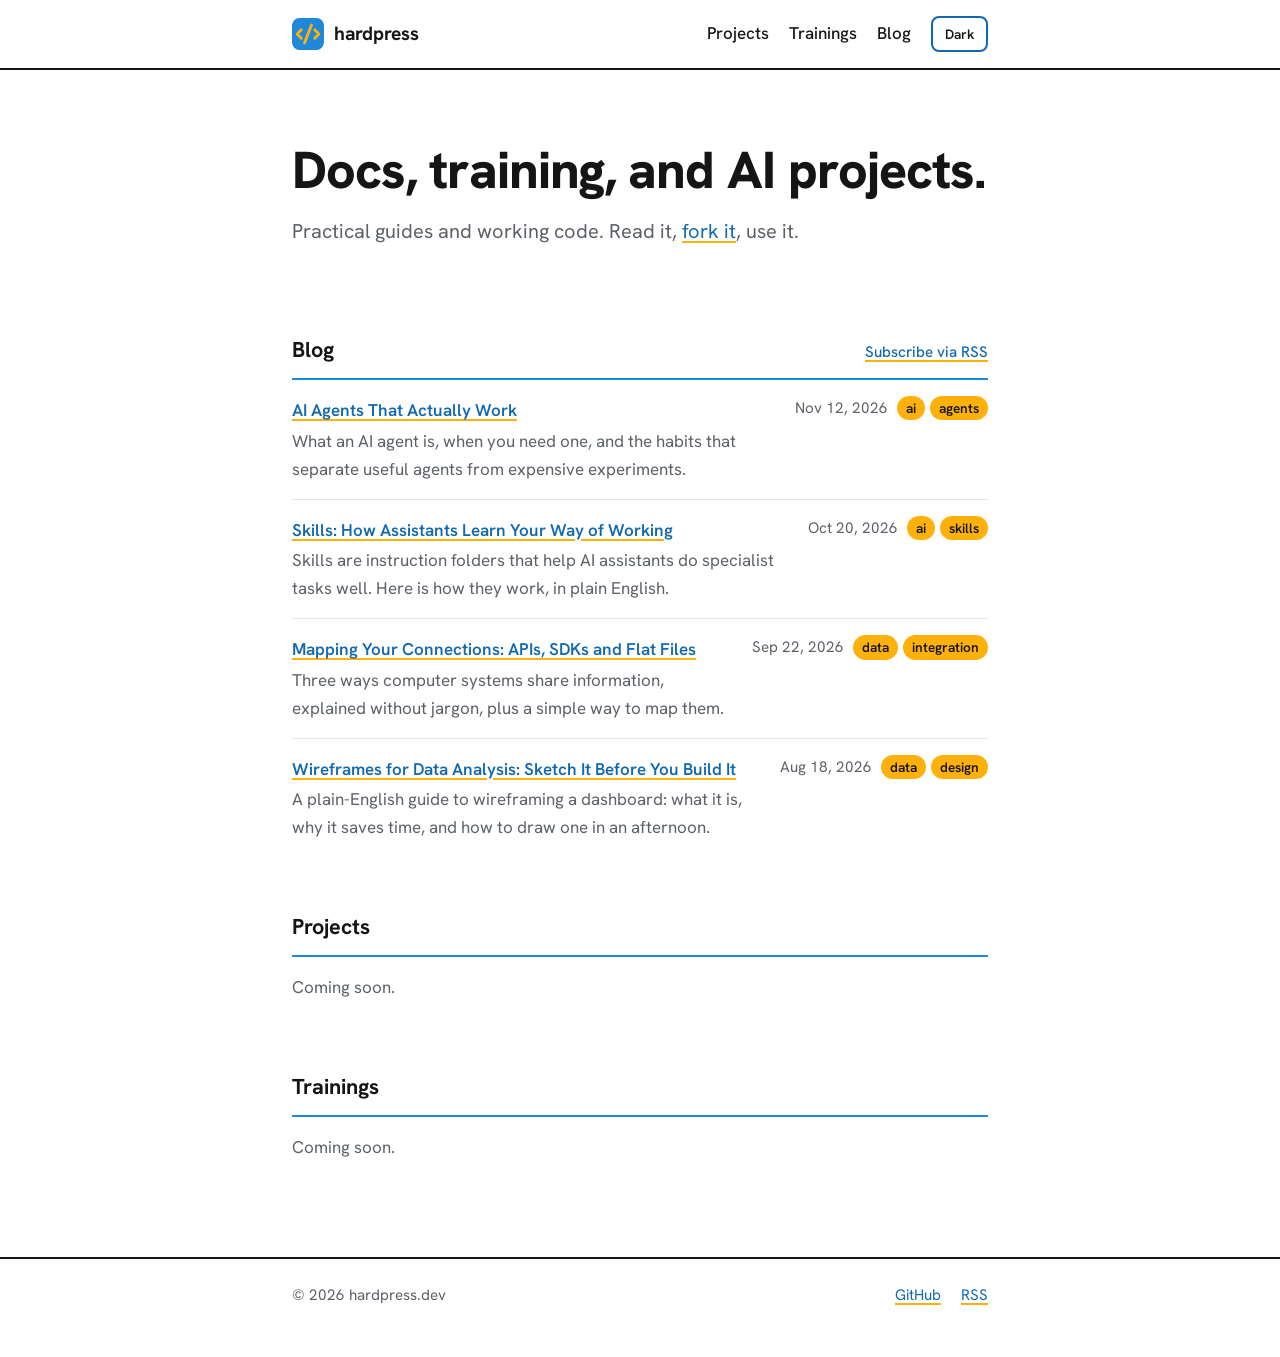
==== commit e5c4e88b: "Update index.html" ====
--- a/index.html
+++ b/index.html
@@ -61,7 +61,7 @@
 </head>
 <body><header><div class="wrap"><a class="brand" href="/"><svg viewBox="0 0 100 100" aria-hidden="true"><rect width="100" height="100" rx="24" fill="#1e88db"/><g fill="none" stroke="#fdb10a" stroke-width="9" stroke-linecap="round" stroke-linejoin="round"><polyline points="29,37 16,50 29,63"/><line x1="61" y1="22" x2="39" y2="78"/><polyline points="71,37 84,50 71,63"/></g></svg> hardpress</a><nav aria-label="Main"><a href="/#projects">Projects</a><a href="/#trainings">Trainings</a><a href="/#blog">Blog</a><button class="btn btn-sm theme-toggle" type="button">Dark</button></nav></div></header>
 <main class="wrap">
-<div class="hero"><h1>Code, training, and AI projects.</h1>
+<div class="hero"><h1>Docs, training, and AI projects.</h1>
 <p class="lede">Practical guides and working code. Read it, <a href="https://github.com/hardpress-dev/main/pulls" target="_blank" rel="noopener">fork it</a>, use it.</p></div>
 
 <section id="blog"><h2>Blog <a href="/feed.xml">Subscribe via RSS</a></h2>
